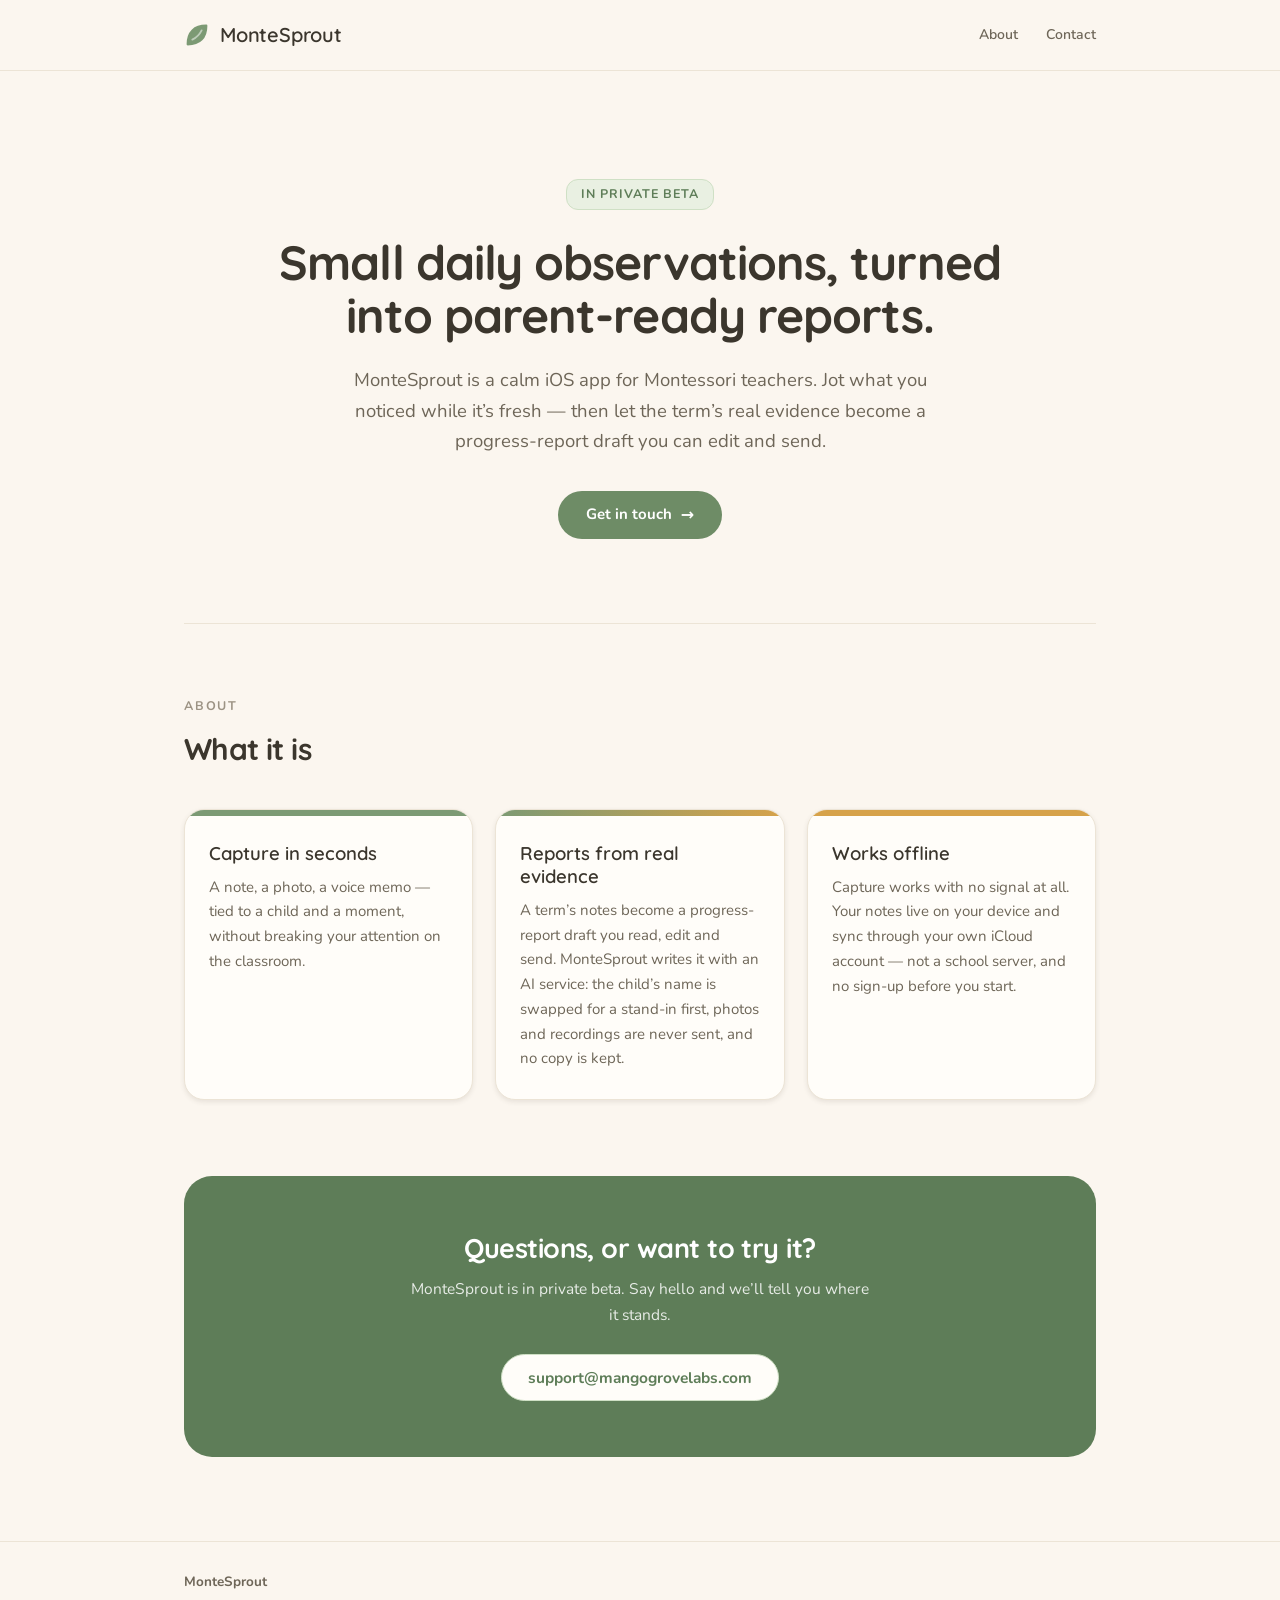
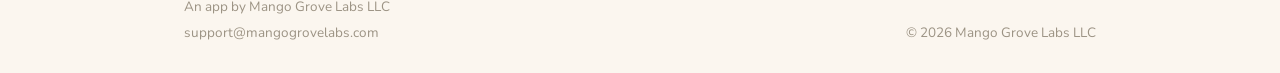
==== index.html @ 49fb77ee "feat(18.2): the site gets its own repo — Sunrise skeleton, ready for Pages MonteSprout's marketing/l" ====
<!DOCTYPE html>
<html lang="en">
<head>
  <meta charset="utf-8">
  <meta name="viewport" content="width=device-width, initial-scale=1">
  <title>MonteSprout — calm classroom notes for Montessori teachers</title>

  <!-- SEO -->
  <meta name="description" content="MonteSprout is an iOS app for Montessori teachers: capture small daily observations, then turn that real evidence into parent-ready progress-report drafts. Works offline.">
  <link rel="canonical" href="https://mango-grove-labs.github.io/montesprout-site/">
  <meta name="theme-color" content="#6E8C66">

  <!-- Open Graph. The card is generated by tools/make_og_image.py — regenerate and
       commit the PNG rather than editing it by hand. -->
  <meta property="og:type" content="website">
  <meta property="og:site_name" content="MonteSprout">
  <meta property="og:title" content="MonteSprout — calm classroom notes for Montessori teachers">
  <meta property="og:description" content="Capture small daily observations, then turn that real evidence into parent-ready progress-report drafts. Works offline.">
  <meta property="og:url" content="https://mango-grove-labs.github.io/montesprout-site/">
  <meta property="og:image" content="https://mango-grove-labs.github.io/montesprout-site/assets/og-image.png">
  <meta property="og:image:width" content="1200">
  <meta property="og:image:height" content="630">
  <meta property="og:image:alt" content="MonteSprout — small daily observations, turned into parent-ready reports.">

  <!-- Twitter card -->
  <meta name="twitter:card" content="summary_large_image">
  <meta name="twitter:title" content="MonteSprout — calm classroom notes for Montessori teachers">
  <meta name="twitter:description" content="Capture small daily observations, then turn that real evidence into parent-ready progress-report drafts. Works offline.">
  <meta name="twitter:image" content="https://mango-grove-labs.github.io/montesprout-site/assets/og-image.png">

  <!-- Fonts: Quicksand (headings) + Nunito (body) — the app's two faces -->
  <link rel="preconnect" href="https://fonts.googleapis.com">
  <link rel="preconnect" href="https://fonts.gstatic.com" crossorigin>
  <link href="https://fonts.googleapis.com/css2?family=Quicksand:wght@500;600;700&family=Nunito:wght@400;600;700;800&display=swap" rel="stylesheet">

  <link rel="icon" type="image/svg+xml" href="assets/favicon.svg">
  <!-- Safari ignores an SVG in this slot, so the touch icon is a real PNG (tools/make_images.py). -->
  <link rel="apple-touch-icon" href="assets/apple-touch-icon.png">

  <link rel="stylesheet" href="assets/styles.css">
</head>
<body>

  <!-- ===== Header ===== -->
  <header class="site-header">
    <div class="container">
      <a class="brand" href="./">
        <svg class="brand__mark" width="26" height="26" viewBox="0 0 14 14" fill="none" xmlns="http://www.w3.org/2000/svg" role="img" aria-label="MonteSprout logo">
          <!-- The app's leaf mark (DesignSystem/Motifs.swift, LeafArt) — keep the two in sync. -->
          <path d="M12 2C5.5 2 2 5.5 2 12c6.5 0 10-3.5 10-10Z" fill="#7C9A74" stroke="#7C9A74" stroke-width="1.2" stroke-linejoin="round"></path>
          <path d="M4.5 9.5C6.5 8.5 8.5 6.5 9.5 4.5" stroke="#FFFFFF" stroke-opacity="0.5" stroke-width="1" stroke-linecap="round"></path>
        </svg>
        <span class="brand__name">MonteSprout</span>
      </a>
      <nav class="nav" aria-label="Primary">
        <a href="#about">About</a>
        <a href="mailto:support@mangogrovelabs.com">Contact</a>
      </nav>
    </div>
  </header>

  <!-- ===== Main ===== -->
  <main class="container">

    <!-- Hero -->
    <section class="hero">
      <span class="badge">In private beta</span>
      <h1 class="hero__title">Small daily observations, turned into parent-ready reports.</h1>
      <p class="hero__sub">MonteSprout is a calm iOS app for Montessori teachers. Jot what you noticed while it&rsquo;s fresh &mdash; then let the term&rsquo;s real evidence become a progress-report draft you can edit and send.</p>
      <a class="pill pill--accent" href="mailto:support@mangogrovelabs.com">Get in touch <span class="pill__arrow" aria-hidden="true">&rarr;</span></a>
    </section>

    <!-- About -->
    <section id="about" class="section">
      <div class="eyebrow">About</div>
      <h2 class="section-title">What it is</h2>
      <div class="cards">

        <article class="card">
          <div class="card__strip card__strip--sage"></div>
          <div class="card__body">
            <h3 class="card__title">Capture in seconds</h3>
            <p class="card__text">A note, a photo, a voice memo &mdash; tied to a child and a moment, without breaking your attention on the classroom.</p>
          </div>
        </article>

        <article class="card">
          <div class="card__strip card__strip--gradient"></div>
          <div class="card__body">
            <h3 class="card__title">Reports from real evidence</h3>
            <p class="card__text">A term&rsquo;s notes become a progress-report draft you read, edit and send. MonteSprout writes it with an AI service: the child&rsquo;s name is swapped for a stand-in first, photos and recordings are never sent, and no copy is kept.</p>
          </div>
        </article>

        <article class="card">
          <div class="card__strip card__strip--honey"></div>
          <div class="card__body">
            <h3 class="card__title">Works offline</h3>
            <p class="card__text">Capture works with no signal at all. Your notes live on your device and sync through your own iCloud account &mdash; not a school server, and no sign-up before you start.</p>
          </div>
        </article>

      </div>
    </section>

    <!-- Contact -->
    <section id="contact" class="contact">
      <div class="contact__panel">
        <h2 class="contact__title">Questions, or want to try it?</h2>
        <p class="contact__text">MonteSprout is in private beta. Say hello and we&rsquo;ll tell you where it stands.</p>
        <a class="pill pill--light" href="mailto:support@mangogrovelabs.com">support@mangogrovelabs.com</a>
      </div>
    </section>

  </main>

  <!-- ===== Footer ===== -->
  <footer class="site-footer">
    <div class="container">
      <div class="footer__info">
        <span class="footer__name">MonteSprout</span>
        <span>An app by Mango Grove Labs LLC</span>
        <a href="mailto:support@mangogrovelabs.com">support@mangogrovelabs.com</a>
      </div>
      <div class="footer__copy">&copy; 2026 Mango Grove Labs LLC</div>
    </div>
  </footer>

</body>
</html>
---- assets/styles.css ----
/* MonteSprout — site styles
   Structure follows the Mango Grove Labs company site (same skeleton, no build step);
   tokens are MonteSprout's **Sunrise** palette + type, transcribed verbatim from the app's
   docs/architecture.md §8. See docs/DECISIONS.md. This file is served as-is. */

:root {
  /* Palette — Sunrise (architecture §8; keep these literal, don't "improve" them) */
  --paper: #FBF6EF;
  --surface: #FFFDF9;
  --ink: #3B362D;
  --ink-soft: #6E6658;
  --ink-faint: #9C9384;
  --hair: #ECE4D6;
  --hair-strong: #DBD1BF;
  --chip: #F4EEE3;
  --sage: #7C9A74;
  --sage-deep: #5E7D58;
  --sage-soft: #E9F0E2;
  --sage-line: #CFE0C5;
  --honey: #D6A24A;
  --honey-soft: #F7EBD3;
  --honey-line: #EAD6AE;
  --accent: #6E8C66;
  --accent-ink: #FFFFFF;
  --accent-band: #F1F4EC;
  --card-shadow: 0 2px 5px rgba(60, 52, 38, 0.10);

  /* Type — Quicksand (headings) + Nunito (body), the app's two faces */
  --font-head: 'Quicksand', system-ui, -apple-system, 'Segoe UI', sans-serif;
  --font-body: 'Nunito', system-ui, -apple-system, 'Segoe UI', sans-serif;

  /* Radii — the app's named scale (architecture §8) */
  --radius-chip: 12px;
  --radius-control: 16px;
  --radius-card: 20px;
  --radius-sheet: 28px;

  /* Layout */
  --container: 1040px;
  --pad-x: clamp(24px, 6vw, 64px);
}

* { box-sizing: border-box; }

html { scroll-behavior: smooth; }

body {
  margin: 0;
  background: var(--paper);
  color: var(--ink);
  font-family: var(--font-body);
  -webkit-font-smoothing: antialiased;
  text-rendering: optimizeLegibility;
}

a { -webkit-tap-highlight-color: transparent; }

.container {
  max-width: var(--container);
  margin: 0 auto;
  padding-left: var(--pad-x);
  padding-right: var(--pad-x);
}

/* ===== Header ===== */
.site-header { border-bottom: 1px solid var(--hair); }

.site-header .container {
  padding-top: 22px;
  padding-bottom: 22px;
  display: flex;
  align-items: center;
  justify-content: space-between;
  gap: 20px;
  flex-wrap: wrap;
}

.brand {
  display: flex;
  align-items: center;
  gap: 10px;
  text-decoration: none;
}

.brand__mark { display: block; flex: none; }

.brand__name {
  font-family: var(--font-head);
  font-weight: 600;
  font-size: 20px;
  line-height: 1;
  color: var(--ink);
  letter-spacing: -0.01em;
}

.nav {
  display: flex;
  gap: 28px;
  font-weight: 600;
  font-size: 14px;
  line-height: 1;
  color: var(--ink-soft);
}

.nav a { color: inherit; text-decoration: none; }
.nav a:hover,
.nav a:focus-visible { color: var(--ink); }

/* ===== Hero ===== */
.hero {
  padding: clamp(64px, 10vw, 108px) 0 clamp(56px, 8vw, 84px);
  text-align: center;
}

.badge {
  display: inline-block;
  font-weight: 700;
  font-size: 12.5px;
  line-height: 1;
  letter-spacing: 0.08em;
  text-transform: uppercase;
  color: var(--sage-deep);
  background: var(--sage-soft);
  border: 1px solid var(--sage-line);
  border-radius: var(--radius-chip);
  padding: 8px 14px;
  margin-bottom: 26px;
}

.hero__title {
  font-family: var(--font-head);
  font-weight: 700;
  font-size: clamp(32px, 5.6vw, 48px);
  line-height: 1.12;
  letter-spacing: -0.02em;
  color: var(--ink);
  max-width: 760px;
  margin: 0 auto 22px;
  text-wrap: balance;
}

.hero__sub {
  font-weight: 400;
  font-size: clamp(17px, 2.2vw, 18.5px);
  line-height: 1.65;
  color: var(--ink-soft);
  max-width: 600px;
  margin: 0 auto 34px;
  text-wrap: pretty;
}

/* ===== CTA pills ===== */
.pill {
  display: inline-flex;
  align-items: center;
  gap: 9px;
  font-weight: 700;
  text-decoration: none;
  border-radius: 100px;
}

.pill--accent {
  background: var(--accent);
  color: var(--accent-ink);
  font-size: 15px;
  line-height: 1;
  padding: 16px 28px;
}

.pill--accent:hover,
.pill--accent:focus-visible { background: var(--sage-deep); }

.pill__arrow { font-size: 16px; }

.pill--light {
  background: var(--surface);
  color: var(--sage-deep);
  border: 1px solid var(--sage-line);
  font-size: 15.5px;
  line-height: 1;
  padding: 15px 26px;
}

.pill--light:hover,
.pill--light:focus-visible { background: var(--accent-band); }

/* ===== Sections ===== */
.section {
  padding: clamp(56px, 8vw, 76px) 0;
  border-top: 1px solid var(--hair);
}

.section-title {
  font-family: var(--font-head);
  font-weight: 700;
  font-size: clamp(24px, 3.4vw, 30px);
  line-height: 1.15;
  letter-spacing: -0.02em;
  color: var(--ink);
  margin: 0 0 clamp(30px, 4.5vw, 42px);
}

.eyebrow {
  font-weight: 700;
  font-size: 12.5px;
  line-height: 1;
  letter-spacing: 0.14em;
  text-transform: uppercase;
  color: var(--ink-faint);
  margin-bottom: 20px;
}

.prose {
  font-weight: 400;
  font-size: 16.5px;
  line-height: 1.7;
  color: var(--ink-soft);
  max-width: 680px;
  text-wrap: pretty;
}

.prose a { color: var(--sage-deep); }

/* ===== Cards ===== */
.cards {
  display: grid;
  grid-template-columns: repeat(auto-fit, minmax(248px, 1fr));
  gap: 22px;
}

.card {
  background: var(--surface);
  border: 1px solid var(--hair);
  border-radius: var(--radius-card);
  box-shadow: var(--card-shadow);
  overflow: hidden;
}

.card__strip { height: 6px; }
.card__strip--sage { background: var(--sage); }
.card__strip--honey { background: var(--honey); }
.card__strip--gradient { background: linear-gradient(90deg, var(--sage), var(--honey)); }

.card__body { padding: 26px 24px 28px; }

.card__title {
  font-family: var(--font-head);
  font-weight: 600;
  font-size: 18.5px;
  line-height: 1.25;
  color: var(--ink);
  margin: 0 0 10px;
}

.card__text {
  font-weight: 400;
  font-size: 15px;
  line-height: 1.65;
  color: var(--ink-soft);
  margin: 0;
}

/* ===== Contact panel ===== */
.contact { padding: 0 0 clamp(56px, 8vw, 84px); }

.contact__panel {
  background: var(--sage-deep);
  border-radius: var(--radius-sheet);
  padding: clamp(40px, 6vw, 56px) clamp(28px, 5vw, 48px);
  text-align: center;
}

.contact__title {
  font-family: var(--font-head);
  font-weight: 700;
  font-size: clamp(22px, 3vw, 27px);
  line-height: 1.2;
  letter-spacing: -0.02em;
  color: #fff;
  margin: 0 0 12px;
}

.contact__text {
  font-weight: 400;
  font-size: 15.5px;
  line-height: 1.65;
  color: rgba(255, 255, 255, 0.85);
  margin: 0 auto 26px;
  max-width: 460px;
}

/* ===== Footer ===== */
.site-footer { border-top: 1px solid var(--hair); }

.site-footer .container {
  padding-top: 30px;
  padding-bottom: 30px;
  display: flex;
  justify-content: space-between;
  align-items: flex-end;
  gap: 22px;
  flex-wrap: wrap;
}

.footer__info {
  display: flex;
  flex-direction: column;
  gap: 5px;
  font-weight: 400;
  font-size: 13.5px;
  line-height: 1.5;
  color: var(--ink-faint);
}

.footer__name {
  color: var(--ink-soft);
  font-weight: 700;
}

.footer__info a { color: inherit; text-decoration: none; }
.footer__info a:hover,
.footer__info a:focus-visible { text-decoration: underline; }

.footer__copy {
  font-weight: 400;
  font-size: 13.5px;
  line-height: 1.5;
  color: var(--ink-faint);
}

/* ===== Accessibility ===== */
a:focus-visible {
  outline: 2px solid var(--sage-deep);
  outline-offset: 3px;
  border-radius: 4px;
}

@media (prefers-reduced-motion: reduce) {
  html { scroll-behavior: auto; }
}
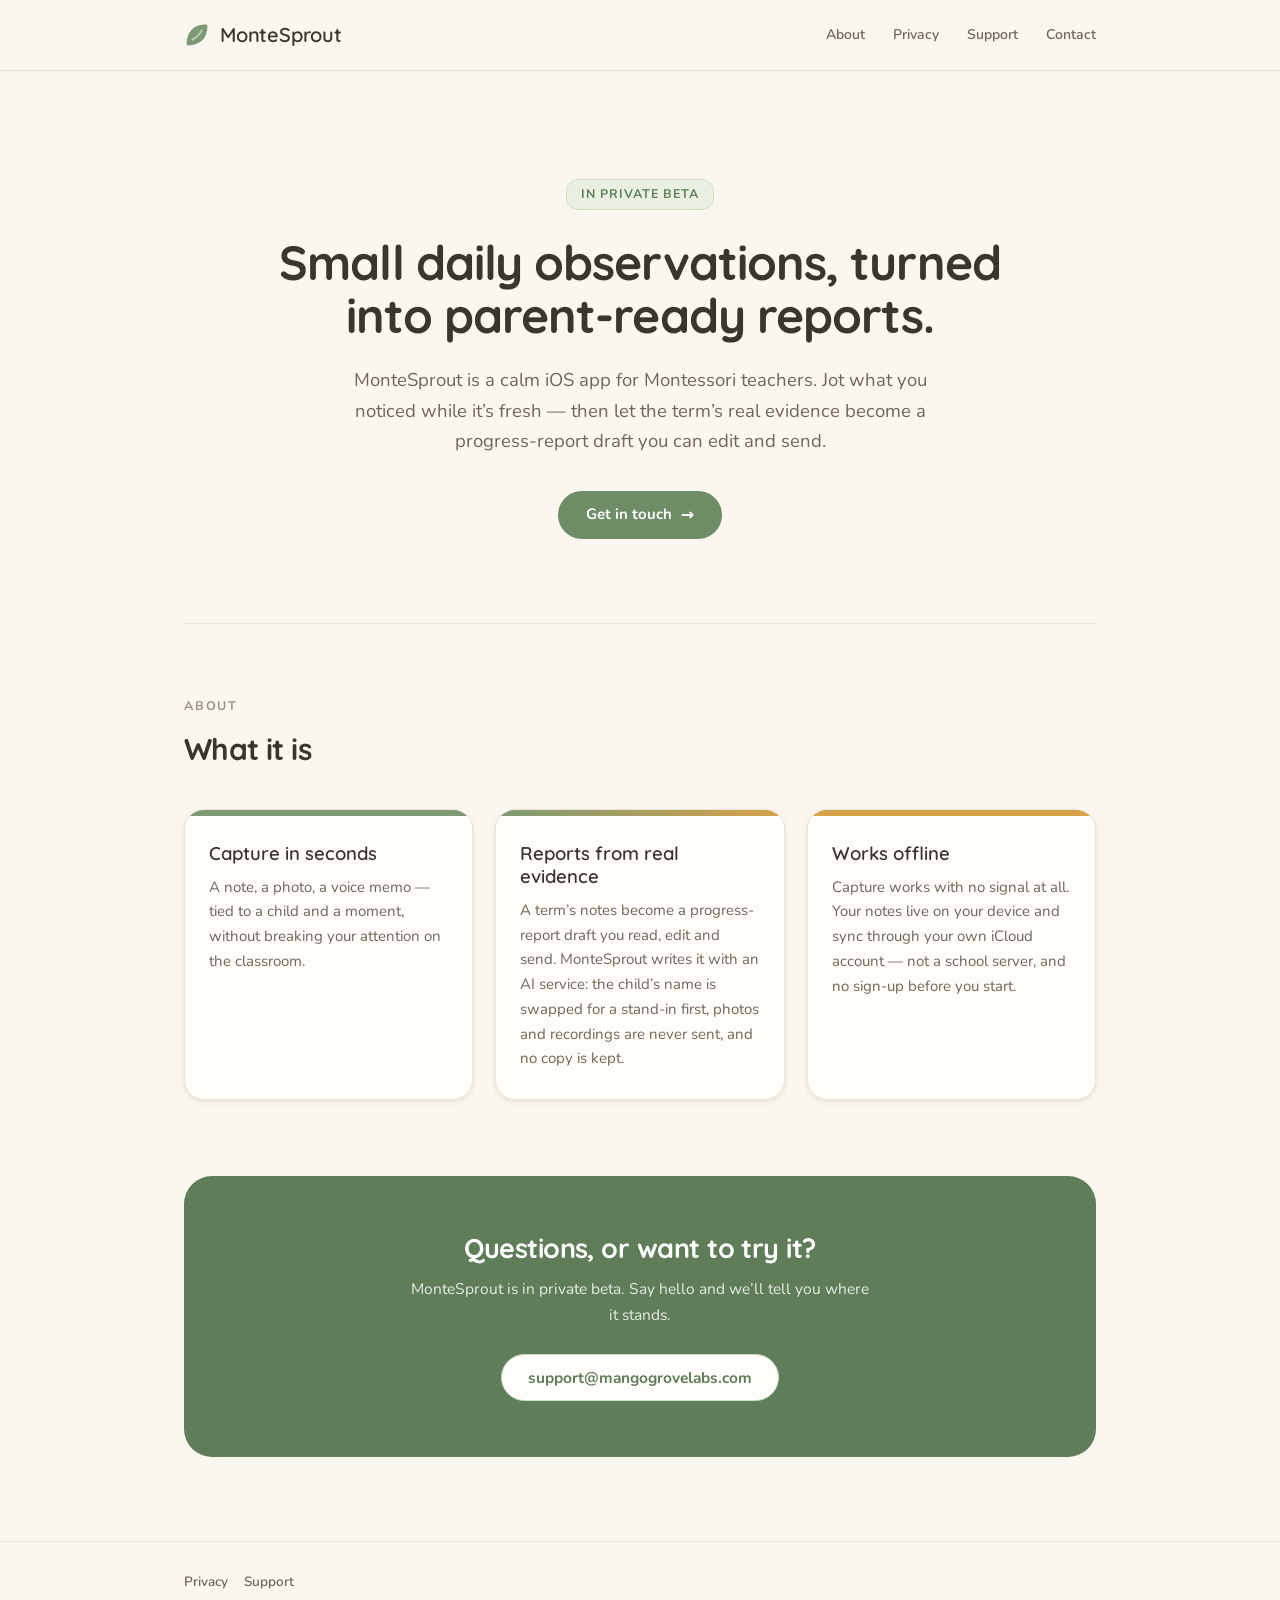
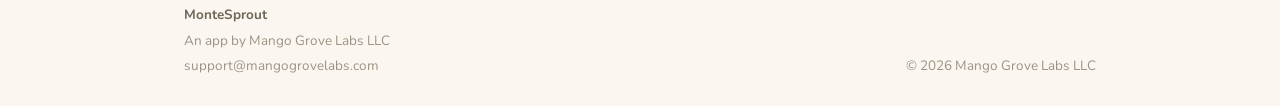
==== commit 811d0119: "feat(18.3): the privacy policy — and three claims the drafts got wrong Adds privacy.html and support" ====
--- a/index.html
+++ b/index.html
@@ -54,6 +54,8 @@
       </a>
       <nav class="nav" aria-label="Primary">
         <a href="#about">About</a>
+        <a href="privacy.html">Privacy</a>
+        <a href="support.html">Support</a>
         <a href="mailto:support@mangogrovelabs.com">Contact</a>
       </nav>
     </div>
@@ -118,6 +120,10 @@
   <footer class="site-footer">
     <div class="container">
       <div class="footer__info">
+        <div class="footer__links">
+          <a href="privacy.html">Privacy</a>
+          <a href="support.html">Support</a>
+        </div>
         <span class="footer__name">MonteSprout</span>
         <span>An app by Mango Grove Labs LLC</span>
         <a href="mailto:support@mangogrovelabs.com">support@mangogrovelabs.com</a>
--- a/assets/styles.css
+++ b/assets/styles.css
@@ -210,6 +210,98 @@
   margin-bottom: 20px;
 }
 
+/* ===== Long-form pages (privacy, support) ===== */
+.page {
+  max-width: 720px;
+  margin: 0 auto;
+  padding: clamp(48px, 7vw, 76px) 0 clamp(56px, 8vw, 84px);
+}
+
+.page__title {
+  font-family: var(--font-head);
+  font-weight: 700;
+  font-size: clamp(30px, 4.6vw, 40px);
+  line-height: 1.15;
+  letter-spacing: -0.02em;
+  color: var(--ink);
+  margin: 0 0 10px;
+  text-wrap: balance;
+}
+
+.page__meta {
+  font-size: 14px;
+  line-height: 1.6;
+  color: var(--ink-faint);
+  margin: 0 0 clamp(30px, 4vw, 40px);
+}
+
+/* The plain-language summary that opens the policy. */
+.summary {
+  background: var(--sage-soft);
+  border: 1px solid var(--sage-line);
+  border-radius: var(--radius-card);
+  padding: clamp(22px, 3.5vw, 30px) clamp(20px, 3vw, 28px);
+  margin: 0 0 clamp(34px, 5vw, 46px);
+}
+
+.summary h2 {
+  font-family: var(--font-head);
+  font-weight: 700;
+  font-size: 19px;
+  line-height: 1.25;
+  color: var(--sage-deep);
+  margin: 0 0 12px;
+}
+
+.summary p {
+  font-size: 16px;
+  line-height: 1.7;
+  color: var(--ink);
+  margin: 0 0 12px;
+}
+
+.summary p:last-child { margin-bottom: 0; }
+
+/* Body of a long-form page: element-styled so the markup stays plain. */
+.legal h2 {
+  font-family: var(--font-head);
+  font-weight: 700;
+  font-size: clamp(20px, 2.8vw, 23px);
+  line-height: 1.25;
+  letter-spacing: -0.01em;
+  color: var(--ink);
+  margin: clamp(34px, 4.5vw, 44px) 0 12px;
+  scroll-margin-top: 24px;
+}
+
+.legal h2:first-child { margin-top: 0; }
+
+.legal p,
+.legal li {
+  font-size: 16.5px;
+  line-height: 1.75;
+  color: var(--ink-soft);
+  text-wrap: pretty;
+}
+
+.legal p { margin: 0 0 14px; }
+
+.legal ul {
+  margin: 0 0 14px;
+  padding-left: 22px;
+}
+
+.legal li { margin-bottom: 8px; }
+
+.legal strong { color: var(--ink); }
+
+.legal a {
+  color: var(--sage-deep);
+  text-underline-offset: 2px;
+}
+
+.legal > p:last-child { margin-bottom: 0; }
+
 .prose {
   font-weight: 400;
   font-size: 16.5px;
@@ -328,6 +420,24 @@
   color: var(--ink-faint);
 }
 
+.footer__links {
+  display: flex;
+  flex-wrap: wrap;
+  gap: 6px 16px;
+  font-weight: 600;
+  font-size: 13.5px;
+  line-height: 1.5;
+  margin-bottom: 8px;
+}
+
+.footer__links a {
+  color: var(--ink-soft);
+  text-decoration: none;
+}
+
+.footer__links a:hover,
+.footer__links a:focus-visible { text-decoration: underline; }
+
 /* ===== Accessibility ===== */
 a:focus-visible {
   outline: 2px solid var(--sage-deep);
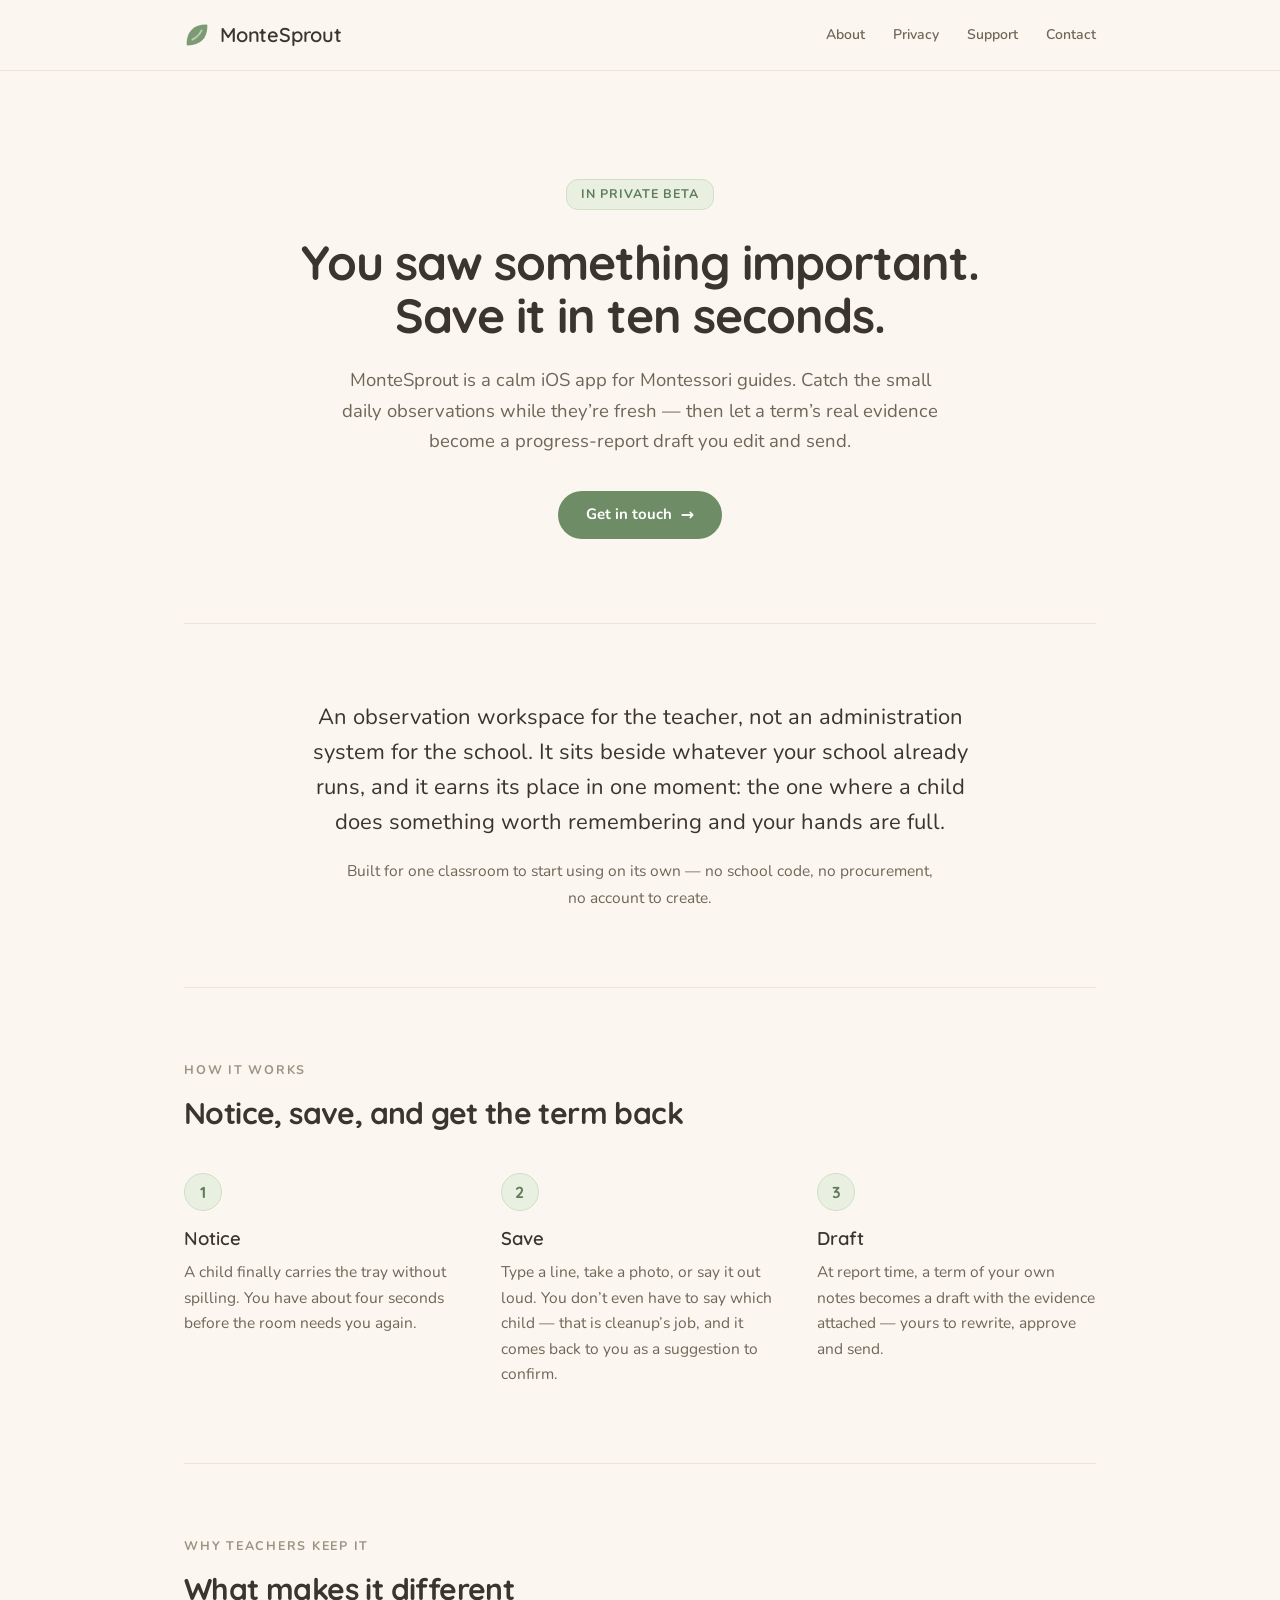
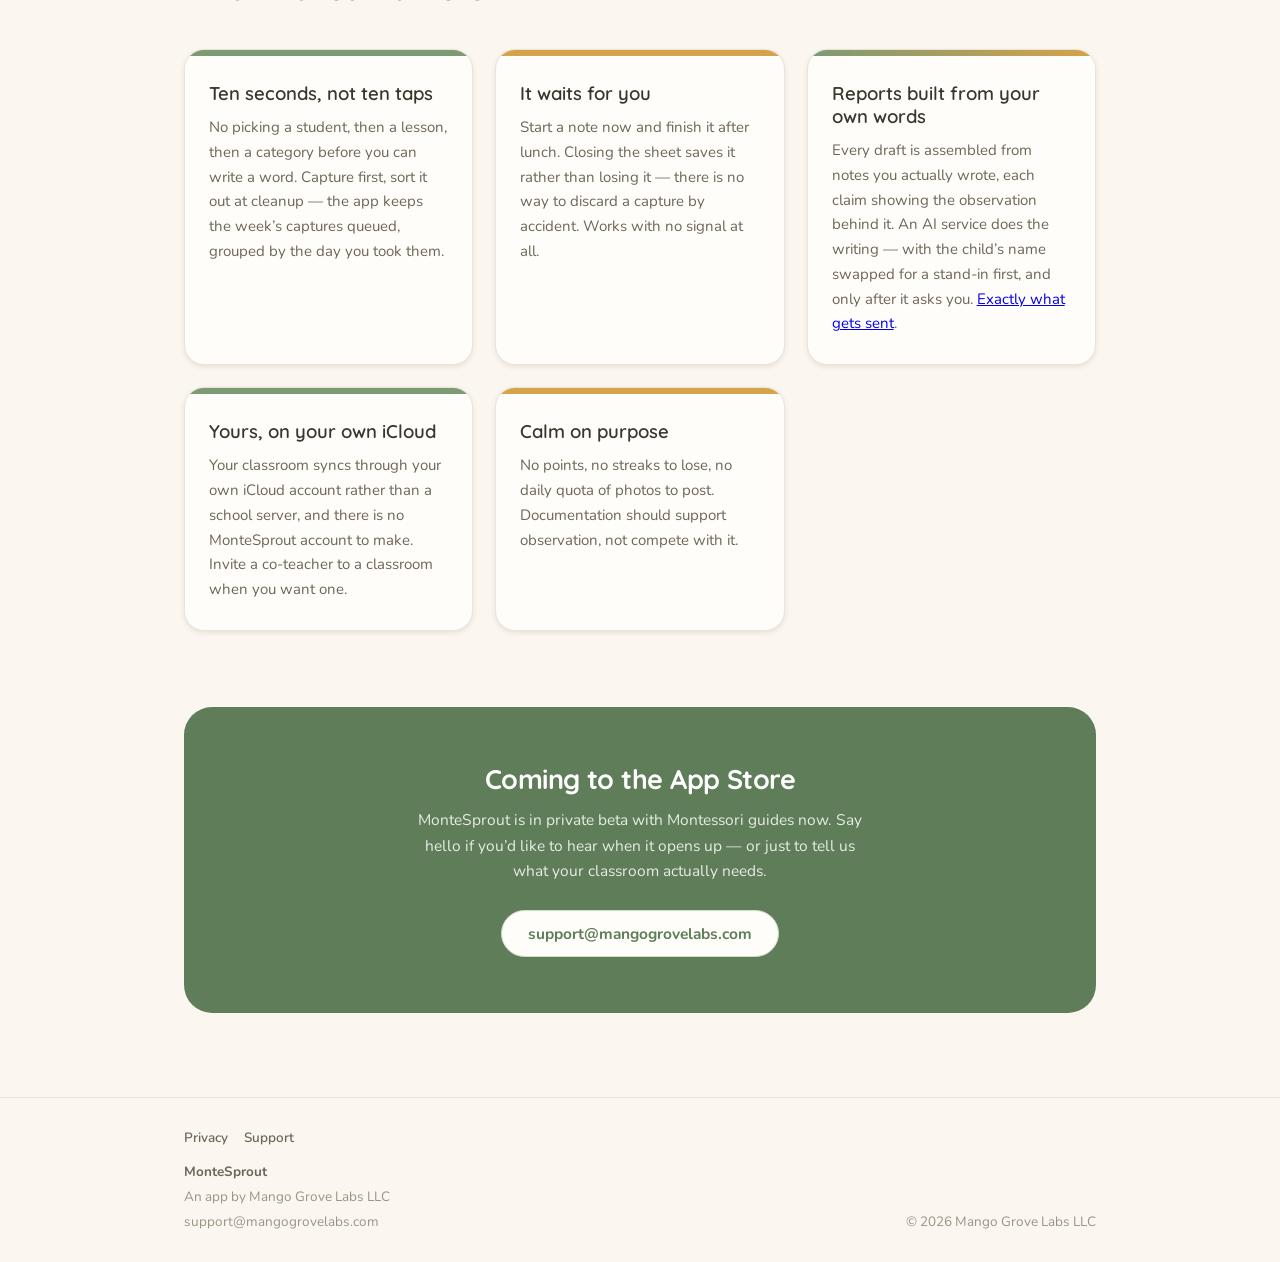
==== commit e0a1ae57: "feat(18.5): the landing page — the ten-second moment, not the feature list Replaces the holding page" ====
--- a/index.html
+++ b/index.html
@@ -67,38 +67,87 @@
     <!-- Hero -->
     <section class="hero">
       <span class="badge">In private beta</span>
-      <h1 class="hero__title">Small daily observations, turned into parent-ready reports.</h1>
-      <p class="hero__sub">MonteSprout is a calm iOS app for Montessori teachers. Jot what you noticed while it&rsquo;s fresh &mdash; then let the term&rsquo;s real evidence become a progress-report draft you can edit and send.</p>
+      <h1 class="hero__title">You saw something important. Save it in ten seconds.</h1>
+      <p class="hero__sub">MonteSprout is a calm iOS app for Montessori guides. Catch the small daily observations while they&rsquo;re fresh &mdash; then let a term&rsquo;s real evidence become a progress-report draft you edit and send.</p>
       <a class="pill pill--accent" href="mailto:support@mangogrovelabs.com">Get in touch <span class="pill__arrow" aria-hidden="true">&rarr;</span></a>
     </section>
 
-    <!-- About -->
-    <section id="about" class="section">
-      <div class="eyebrow">About</div>
-      <h2 class="section-title">What it is</h2>
+    <!-- What it is -->
+    <section id="about" class="lead">
+      <p class="lead__text">An observation workspace for the teacher, not an administration system for the school. It sits beside whatever your school already runs, and it earns its place in one moment: the one where a child does something worth remembering and your hands are full.</p>
+      <p class="lead__note">Built for one classroom to start using on its own &mdash; no school code, no procurement, no account to create.</p>
+    </section>
+
+    <!-- How it works -->
+    <section class="section">
+      <div class="eyebrow">How it works</div>
+      <h2 class="section-title">Notice, save, and get the term back</h2>
+      <div class="steps">
+
+        <div class="step">
+          <div class="step__num" aria-hidden="true"></div>
+          <h3 class="step__title">Notice</h3>
+          <p class="step__text">A child finally carries the tray without spilling. You have about four seconds before the room needs you again.</p>
+        </div>
+
+        <div class="step">
+          <div class="step__num" aria-hidden="true"></div>
+          <h3 class="step__title">Save</h3>
+          <p class="step__text">Type a line, take a photo, or say it out loud. You don&rsquo;t even have to say which child &mdash; that is cleanup&rsquo;s job, and it comes back to you as a suggestion to confirm.</p>
+        </div>
+
+        <div class="step">
+          <div class="step__num" aria-hidden="true"></div>
+          <h3 class="step__title">Draft</h3>
+          <p class="step__text">At report time, a term of your own notes becomes a draft with the evidence attached &mdash; yours to rewrite, approve and send.</p>
+        </div>
+
+      </div>
+    </section>
+
+    <!-- Highlights -->
+    <section class="section">
+      <div class="eyebrow">Why teachers keep it</div>
+      <h2 class="section-title">What makes it different</h2>
       <div class="cards">
 
         <article class="card">
           <div class="card__strip card__strip--sage"></div>
           <div class="card__body">
-            <h3 class="card__title">Capture in seconds</h3>
-            <p class="card__text">A note, a photo, a voice memo &mdash; tied to a child and a moment, without breaking your attention on the classroom.</p>
+            <h3 class="card__title">Ten seconds, not ten taps</h3>
+            <p class="card__text">No picking a student, then a lesson, then a category before you can write a word. Capture first, sort it out at cleanup &mdash; the app keeps the week&rsquo;s captures queued, grouped by the day you took them.</p>
+          </div>
+        </article>
+
+        <article class="card">
+          <div class="card__strip card__strip--honey"></div>
+          <div class="card__body">
+            <h3 class="card__title">It waits for you</h3>
+            <p class="card__text">Start a note now and finish it after lunch. Closing the sheet saves it rather than losing it &mdash; there is no way to discard a capture by accident. Works with no signal at all.</p>
           </div>
         </article>
 
         <article class="card">
           <div class="card__strip card__strip--gradient"></div>
           <div class="card__body">
-            <h3 class="card__title">Reports from real evidence</h3>
-            <p class="card__text">A term&rsquo;s notes become a progress-report draft you read, edit and send. MonteSprout writes it with an AI service: the child&rsquo;s name is swapped for a stand-in first, photos and recordings are never sent, and no copy is kept.</p>
+            <h3 class="card__title">Reports built from your own words</h3>
+            <p class="card__text">Every draft is assembled from notes you actually wrote, each claim showing the observation behind it. An AI service does the writing &mdash; with the child&rsquo;s name swapped for a stand-in first, and only after it asks you. <a href="privacy.html">Exactly what gets sent</a>.</p>
+          </div>
+        </article>
+
+        <article class="card">
+          <div class="card__strip card__strip--sage"></div>
+          <div class="card__body">
+            <h3 class="card__title">Yours, on your own iCloud</h3>
+            <p class="card__text">Your classroom syncs through your own iCloud account rather than a school server, and there is no MonteSprout account to make. Invite a co-teacher to a classroom when you want one.</p>
           </div>
         </article>
 
         <article class="card">
           <div class="card__strip card__strip--honey"></div>
           <div class="card__body">
-            <h3 class="card__title">Works offline</h3>
-            <p class="card__text">Capture works with no signal at all. Your notes live on your device and sync through your own iCloud account &mdash; not a school server, and no sign-up before you start.</p>
+            <h3 class="card__title">Calm on purpose</h3>
+            <p class="card__text">No points, no streaks to lose, no daily quota of photos to post. Documentation should support observation, not compete with it.</p>
           </div>
         </article>
 
@@ -108,8 +157,8 @@
     <!-- Contact -->
     <section id="contact" class="contact">
       <div class="contact__panel">
-        <h2 class="contact__title">Questions, or want to try it?</h2>
-        <p class="contact__text">MonteSprout is in private beta. Say hello and we&rsquo;ll tell you where it stands.</p>
+        <h2 class="contact__title">Coming to the App Store</h2>
+        <p class="contact__text">MonteSprout is in private beta with Montessori guides now. Say hello if you&rsquo;d like to hear when it opens up &mdash; or just to tell us what your classroom actually needs.</p>
         <a class="pill pill--light" href="mailto:support@mangogrovelabs.com">support@mangogrovelabs.com</a>
       </div>
     </section>
--- a/assets/styles.css
+++ b/assets/styles.css
@@ -352,6 +352,77 @@
   margin: 0;
 }
 
+/* ===== Lead paragraph (the "what it is" beat under the hero) ===== */
+.lead {
+  padding: clamp(52px, 7vw, 76px) 0;
+  border-top: 1px solid var(--hair);
+  text-align: center;
+}
+
+.lead__text {
+  font-weight: 400;
+  font-size: clamp(19px, 2.6vw, 22px);
+  line-height: 1.6;
+  color: var(--ink);
+  margin: 0 auto;
+  max-width: 660px;
+  text-wrap: pretty;
+}
+
+.lead__note {
+  font-size: 15.5px;
+  line-height: 1.7;
+  color: var(--ink-soft);
+  margin: 18px auto 0;
+  max-width: 600px;
+  text-wrap: pretty;
+}
+
+/* ===== Numbered steps ===== */
+.steps {
+  display: grid;
+  grid-template-columns: repeat(auto-fit, minmax(240px, 1fr));
+  gap: clamp(24px, 4vw, 38px);
+  counter-reset: step;
+}
+
+.step { counter-increment: step; }
+
+.step__num {
+  display: flex;
+  align-items: center;
+  justify-content: center;
+  width: 38px;
+  height: 38px;
+  border-radius: 100px;
+  background: var(--sage-soft);
+  border: 1px solid var(--sage-line);
+  color: var(--sage-deep);
+  font-family: var(--font-head);
+  font-weight: 700;
+  font-size: 16px;
+  margin-bottom: 16px;
+}
+
+.step__num::before { content: counter(step); }
+
+.step__title {
+  font-family: var(--font-head);
+  font-weight: 600;
+  font-size: 18.5px;
+  line-height: 1.25;
+  color: var(--ink);
+  margin: 0 0 9px;
+}
+
+.step__text {
+  font-weight: 400;
+  font-size: 15.5px;
+  line-height: 1.65;
+  color: var(--ink-soft);
+  margin: 0;
+}
+
 /* ===== Contact panel ===== */
 .contact { padding: 0 0 clamp(56px, 8vw, 84px); }
 
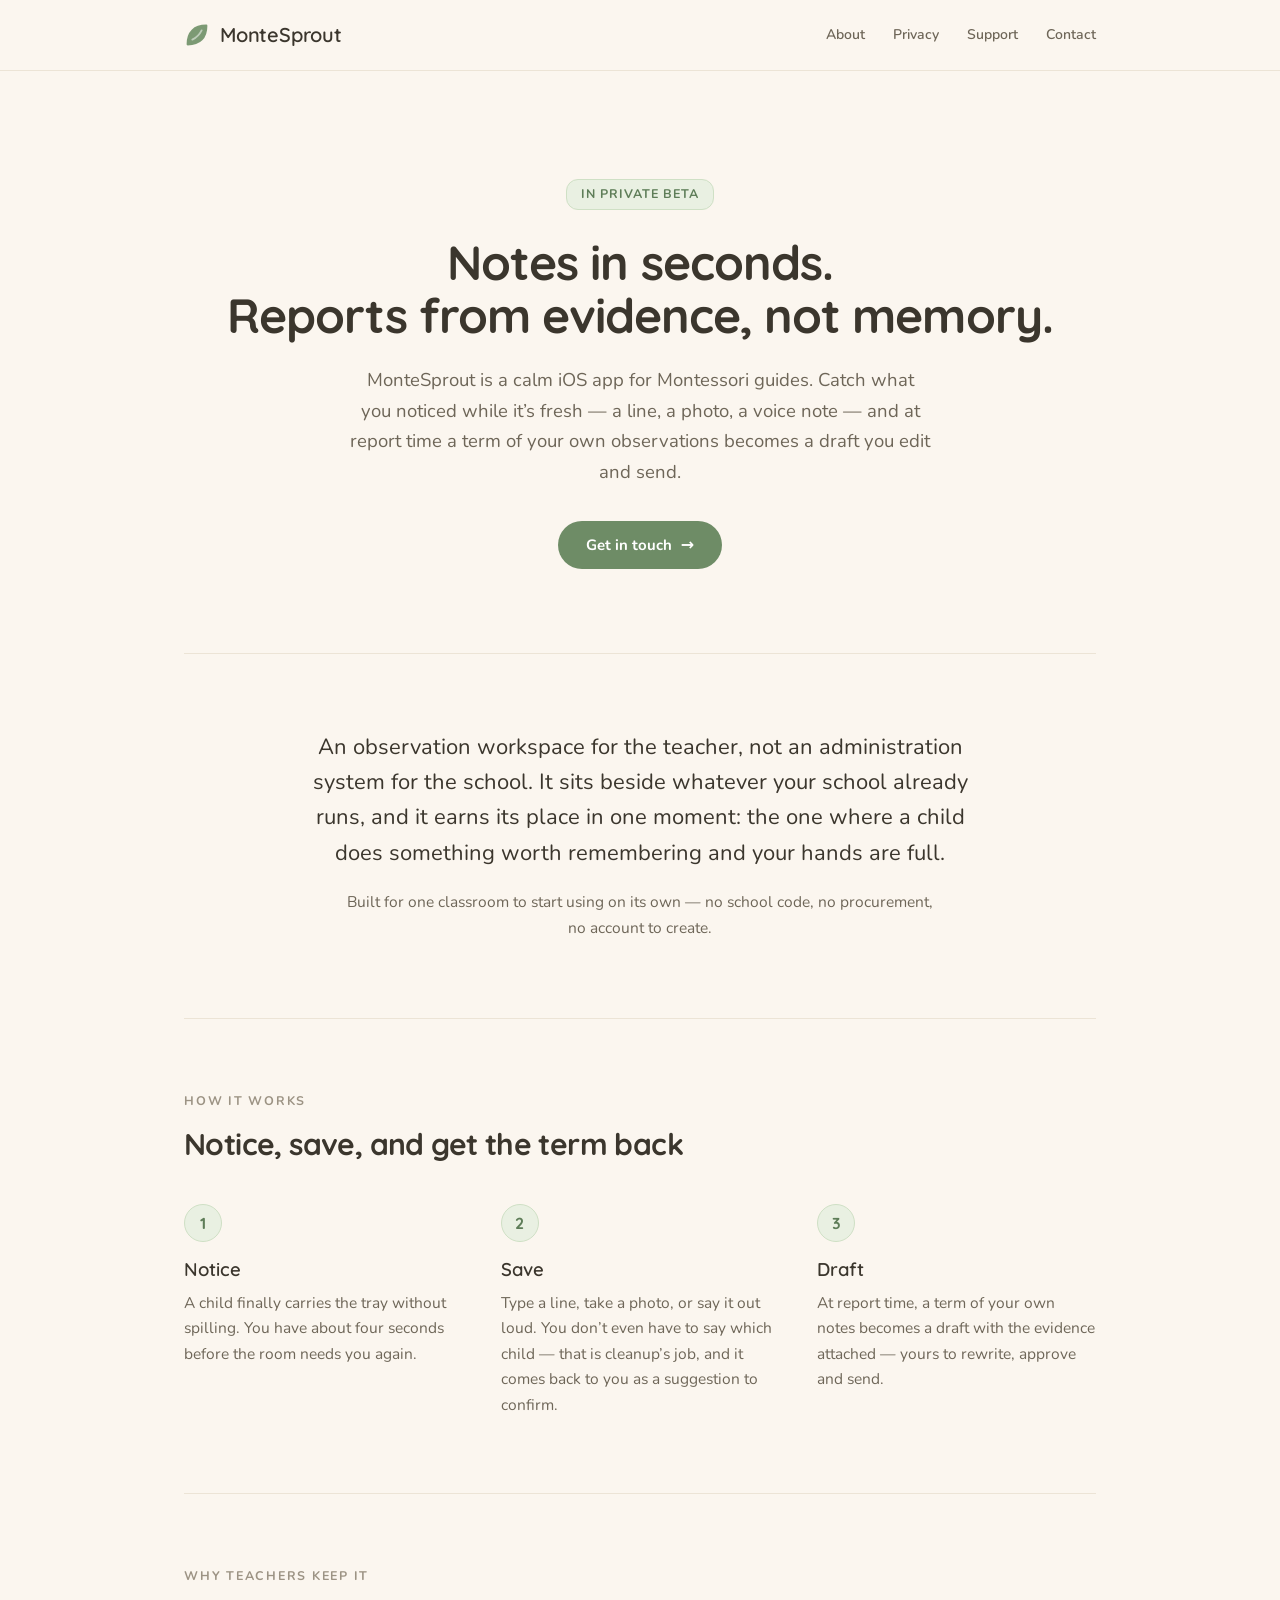
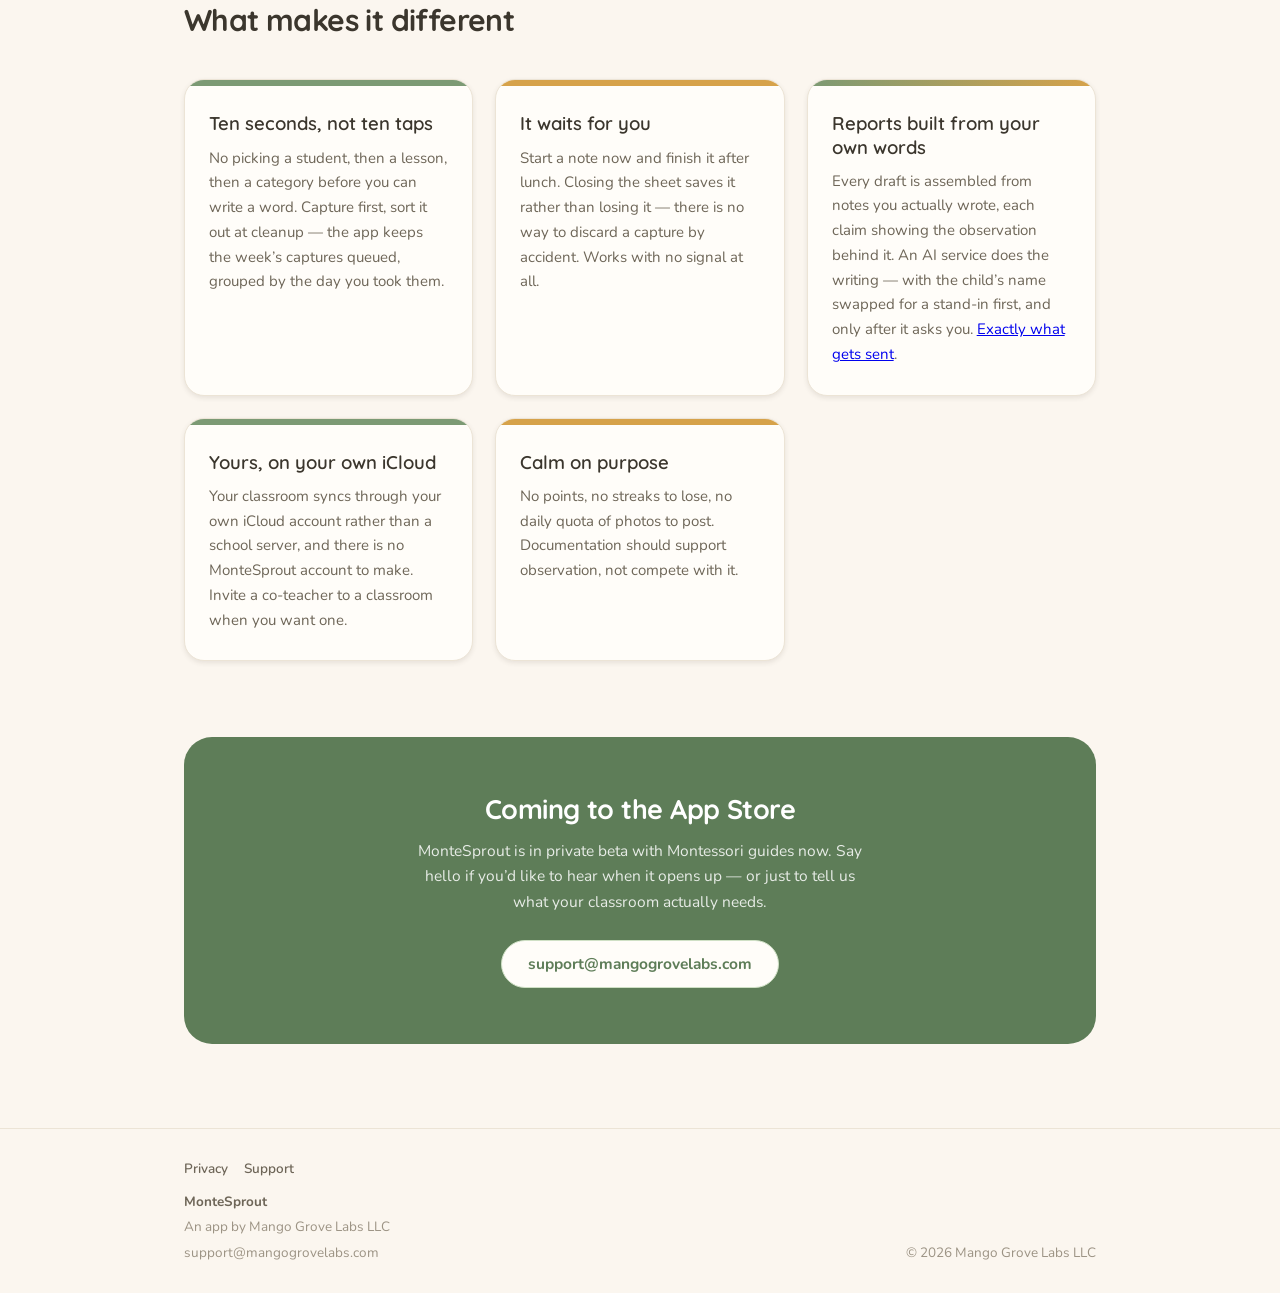
==== commit 60873629: "feat: new hero headline, five candidates kept, and a guard that was vacuous The hero is now **"Notes" ====
--- a/index.html
+++ b/index.html
@@ -7,7 +7,7 @@
 
   <!-- SEO -->
   <meta name="description" content="MonteSprout is an iOS app for Montessori teachers: capture small daily observations, then turn that real evidence into parent-ready progress-report drafts. Works offline.">
-  <link rel="canonical" href="https://mango-grove-labs.github.io/montesprout-site/">
+  <link rel="canonical" href="https://montesprout.app/">
   <meta name="theme-color" content="#6E8C66">
 
   <!-- Open Graph. The card is generated by tools/make_og_image.py — regenerate and
@@ -16,8 +16,8 @@
   <meta property="og:site_name" content="MonteSprout">
   <meta property="og:title" content="MonteSprout — calm classroom notes for Montessori teachers">
   <meta property="og:description" content="Capture small daily observations, then turn that real evidence into parent-ready progress-report drafts. Works offline.">
-  <meta property="og:url" content="https://mango-grove-labs.github.io/montesprout-site/">
-  <meta property="og:image" content="https://mango-grove-labs.github.io/montesprout-site/assets/og-image.png">
+  <meta property="og:url" content="https://montesprout.app/">
+  <meta property="og:image" content="https://montesprout.app/assets/og-image.png">
   <meta property="og:image:width" content="1200">
   <meta property="og:image:height" content="630">
   <meta property="og:image:alt" content="MonteSprout — small daily observations, turned into parent-ready reports.">
@@ -26,7 +26,7 @@
   <meta name="twitter:card" content="summary_large_image">
   <meta name="twitter:title" content="MonteSprout — calm classroom notes for Montessori teachers">
   <meta name="twitter:description" content="Capture small daily observations, then turn that real evidence into parent-ready progress-report drafts. Works offline.">
-  <meta name="twitter:image" content="https://mango-grove-labs.github.io/montesprout-site/assets/og-image.png">
+  <meta name="twitter:image" content="https://montesprout.app/assets/og-image.png">
 
   <!-- Fonts: Quicksand (headings) + Nunito (body) — the app's two faces -->
   <link rel="preconnect" href="https://fonts.googleapis.com">
@@ -67,8 +67,8 @@
     <!-- Hero -->
     <section class="hero">
       <span class="badge">In private beta</span>
-      <h1 class="hero__title">You saw something important. Save it in ten seconds.</h1>
-      <p class="hero__sub">MonteSprout is a calm iOS app for Montessori guides. Catch the small daily observations while they&rsquo;re fresh &mdash; then let a term&rsquo;s real evidence become a progress-report draft you edit and send.</p>
+      <h1 class="hero__title">Notes in seconds. <br class="hero__break">Reports from evidence, not memory.</h1>
+      <p class="hero__sub">MonteSprout is a calm iOS app for Montessori guides. Catch what you noticed while it&rsquo;s fresh &mdash; a line, a photo, a voice note &mdash; and at report time a term of your own observations becomes a draft you edit and send.</p>
       <a class="pill pill--accent" href="mailto:support@mangogrovelabs.com">Get in touch <span class="pill__arrow" aria-hidden="true">&rarr;</span></a>
     </section>
 
--- a/assets/styles.css
+++ b/assets/styles.css
@@ -134,9 +134,19 @@
   line-height: 1.12;
   letter-spacing: -0.02em;
   color: var(--ink);
-  max-width: 760px;
+  /* Wide enough that the second beat ("Reports from evidence, not memory.") holds one
+     line at the largest step — at 760px it stranded "memory." on a line of its own. */
+  max-width: 900px;
   margin: 0 auto 22px;
   text-wrap: balance;
+}
+
+/* The headline is two beats; break it at the full stop where there's room, and let it
+   flow naturally when there isn't (a hard break on a narrow screen strands a word). */
+.hero__break { display: none; }
+
+@media (min-width: 40rem) {
+  .hero__break { display: inline; }
 }
 
 .hero__sub {
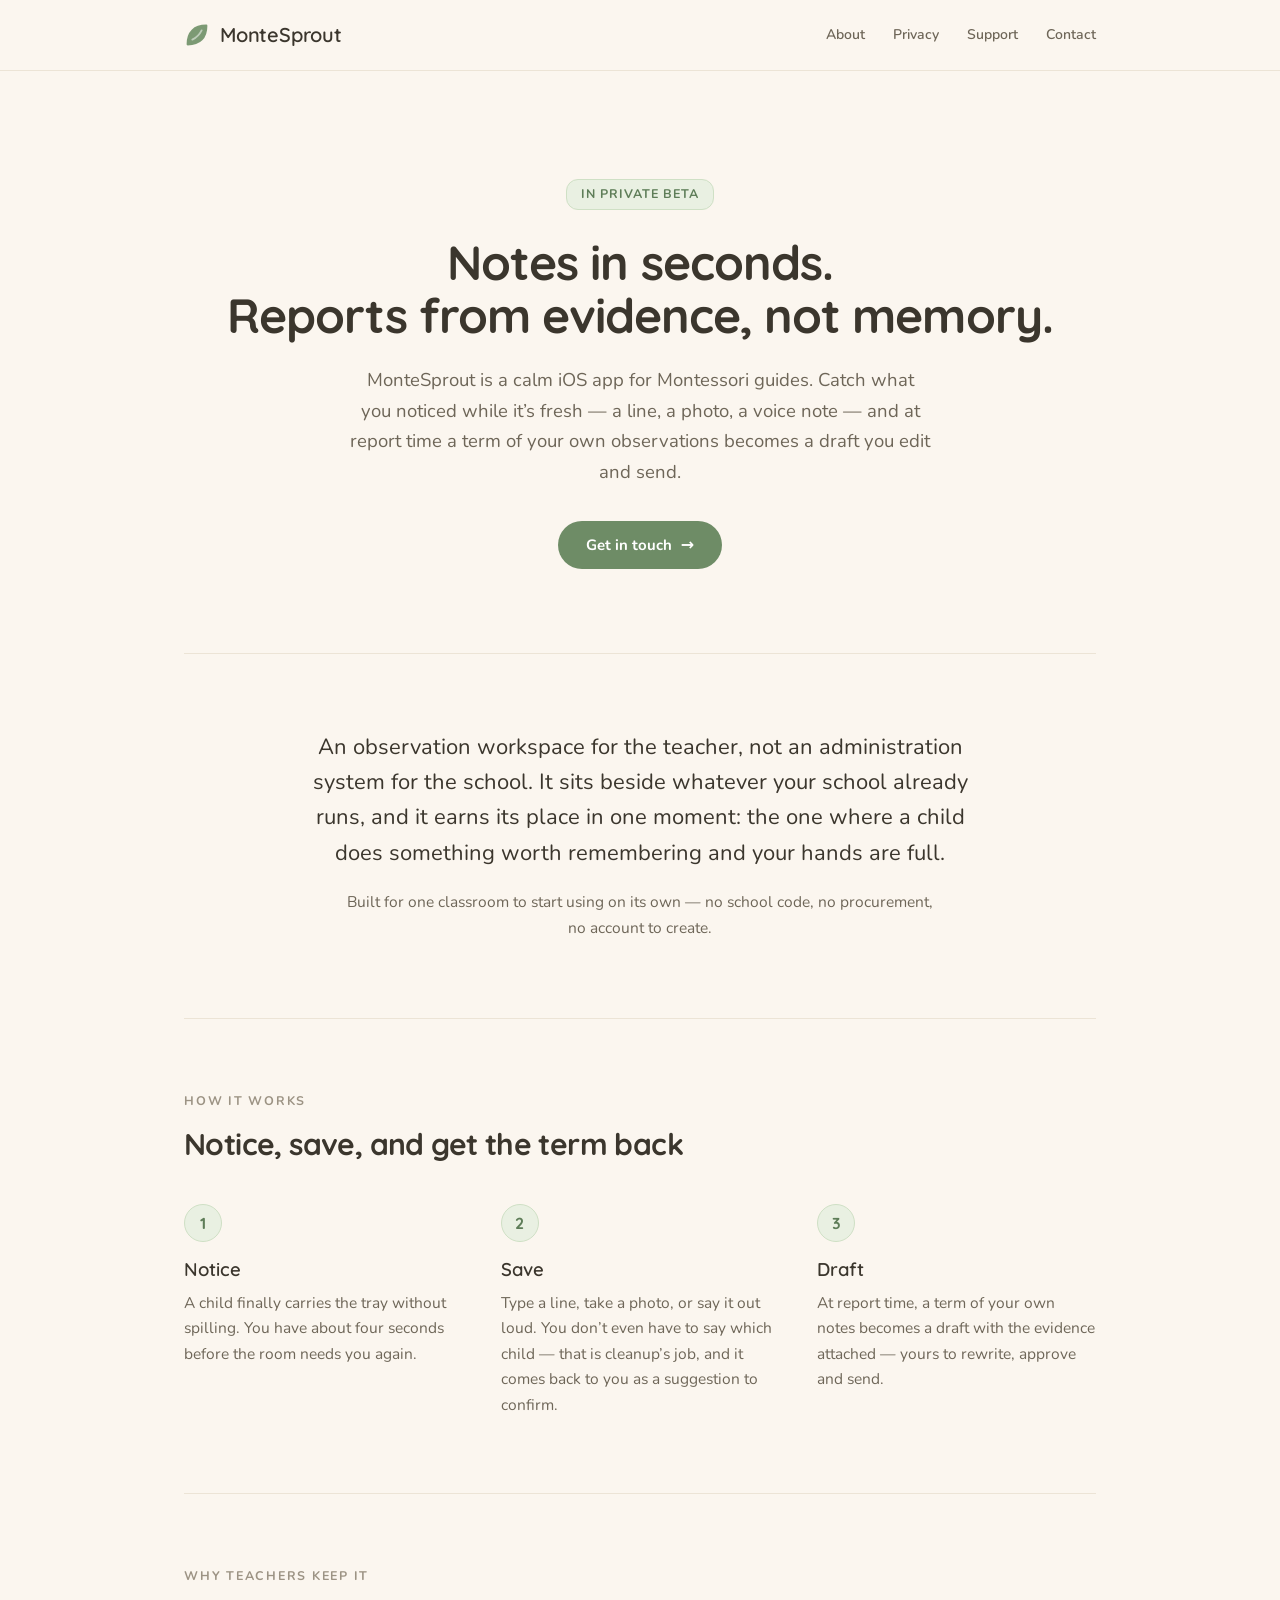
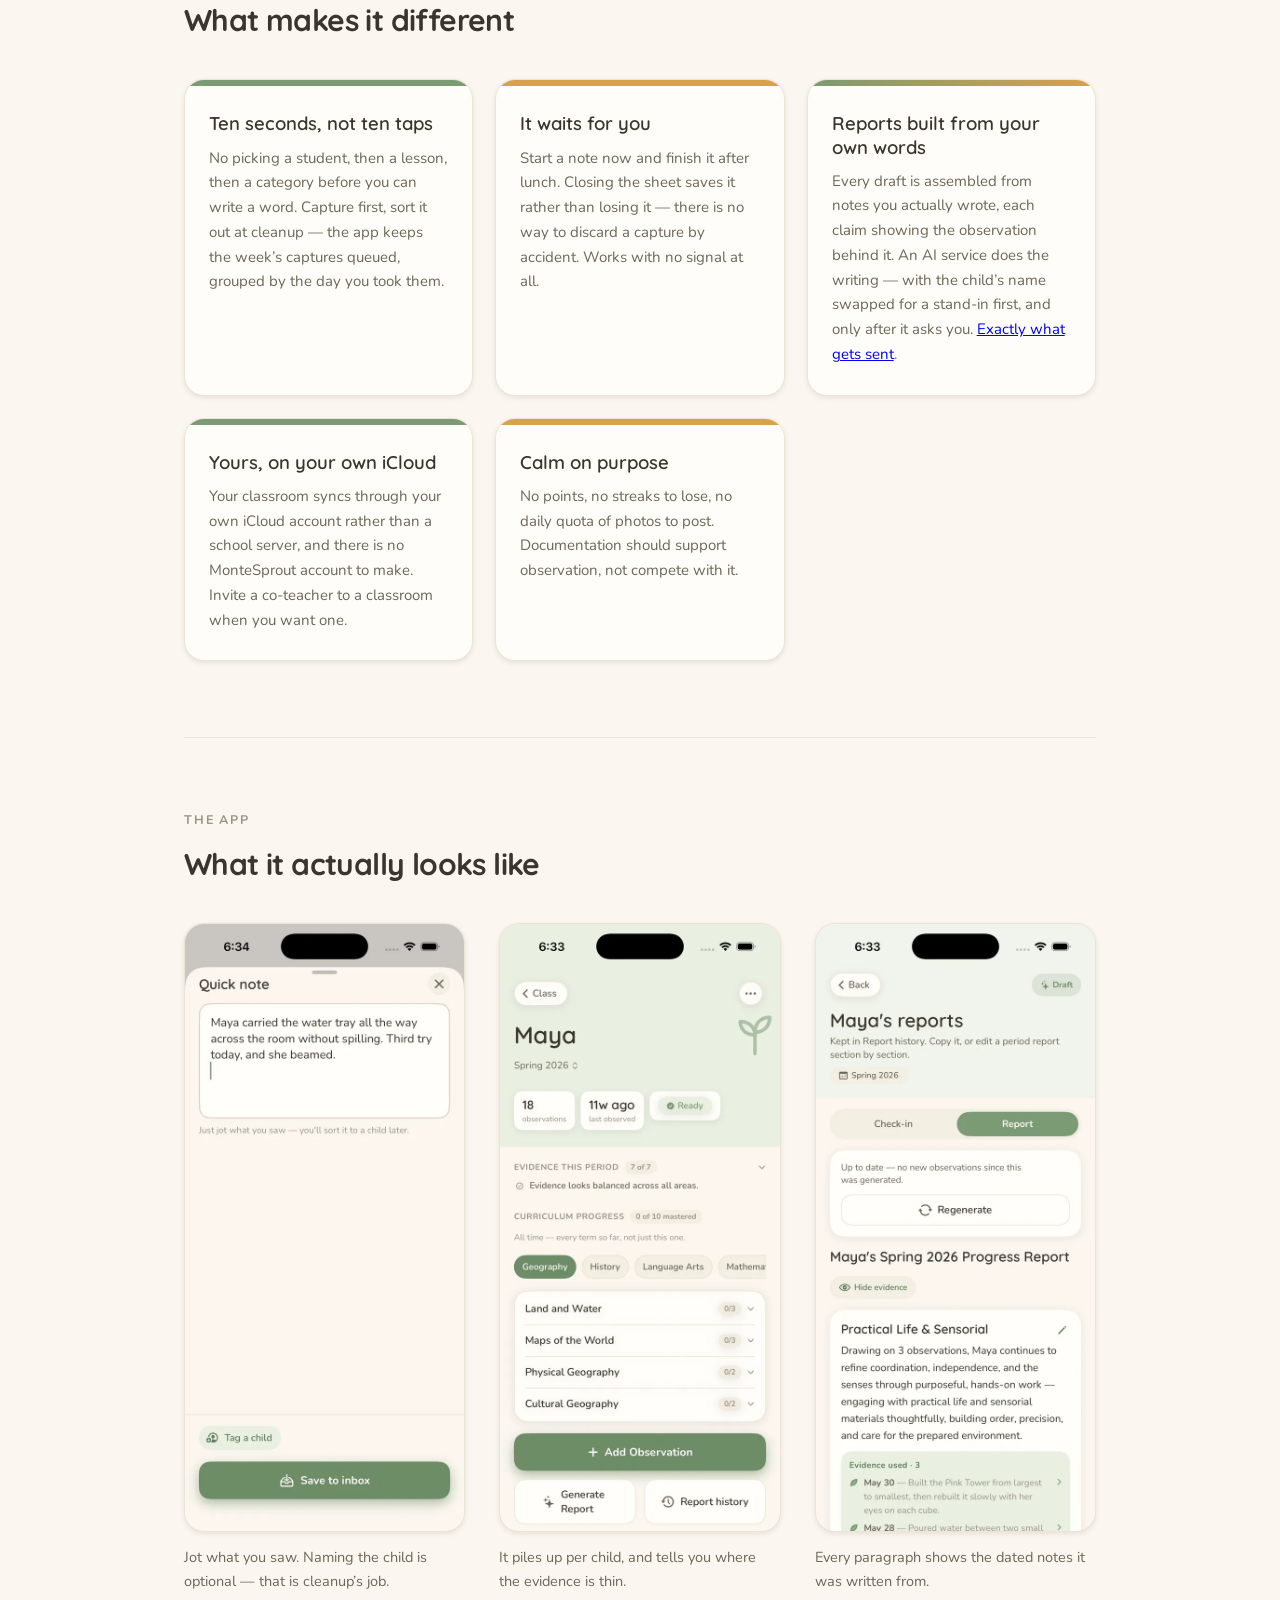
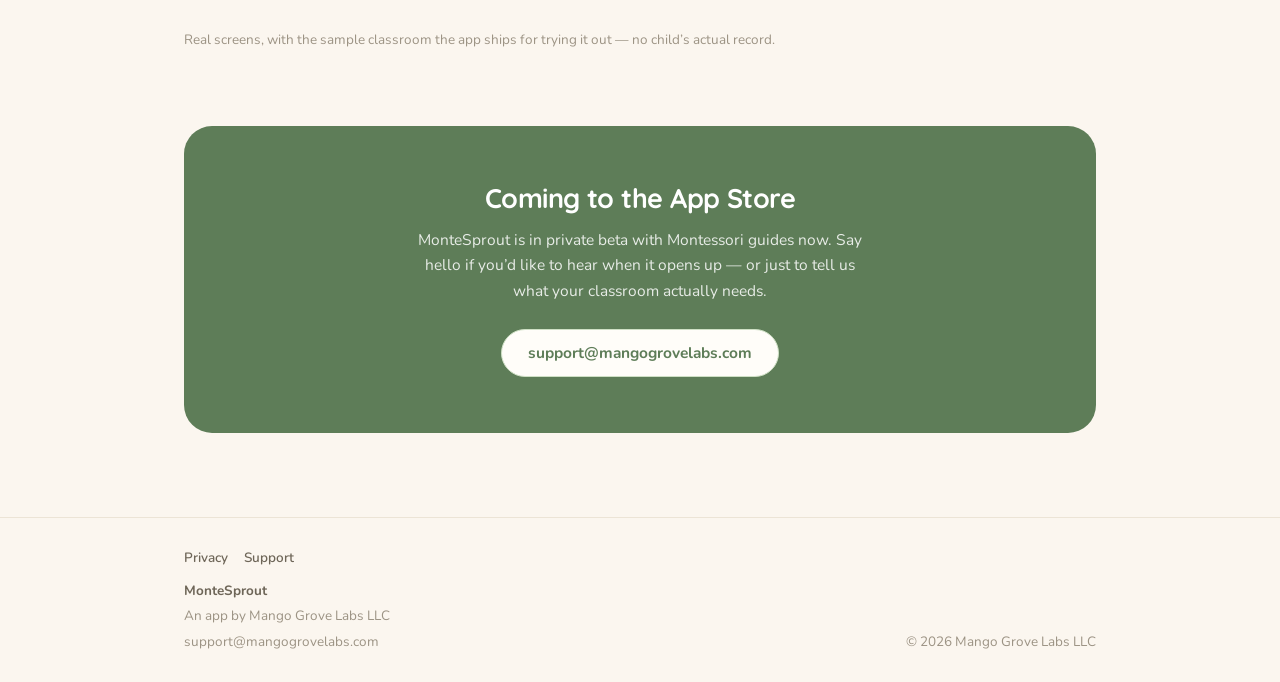
==== commit 5032a5db: "feat(18.7): real screenshots — capture, evidence, report Three real screens now sit between the high" ====
--- a/index.html
+++ b/index.html
@@ -154,6 +154,34 @@
       </div>
     </section>
 
+    <!-- Screens -->
+    <section class="section">
+      <div class="eyebrow">The app</div>
+      <h2 class="section-title">What it actually looks like</h2>
+      <div class="shots__grid">
+
+        <figure class="shot">
+          <img class="shot__img" src="assets/screens/capture.webp" width="600" height="1304" loading="lazy" decoding="async"
+               alt="MonteSprout's quick-note sheet with a typed observation — &ldquo;Maya carried the water tray all the way across the room without spilling&rdquo; — above an optional &ldquo;Tag a child&rdquo; chip and a &ldquo;Save to inbox&rdquo; button.">
+          <figcaption class="shot__caption">Jot what you saw. Naming the child is optional &mdash; that is cleanup&rsquo;s job.</figcaption>
+        </figure>
+
+        <figure class="shot">
+          <img class="shot__img" src="assets/screens/evidence.webp" width="600" height="1304" loading="lazy" decoding="async"
+               alt="A child&rsquo;s page in MonteSprout showing 18 observations, a note that evidence looks balanced across all areas, and curriculum progress grouped by area.">
+          <figcaption class="shot__caption">It piles up per child, and tells you where the evidence is thin.</figcaption>
+        </figure>
+
+        <figure class="shot">
+          <img class="shot__img" src="assets/screens/report.webp" width="600" height="1304" loading="lazy" decoding="async"
+               alt="A generated progress report in MonteSprout. Under the written paragraph, an &ldquo;Evidence used&rdquo; panel lists the dated observations the paragraph draws on.">
+          <figcaption class="shot__caption">Every paragraph shows the dated notes it was written from.</figcaption>
+        </figure>
+
+      </div>
+      <p class="shots__note">Real screens, with the sample classroom the app ships for trying it out &mdash; no child&rsquo;s actual record.</p>
+    </section>
+
     <!-- Contact -->
     <section id="contact" class="contact">
       <div class="contact__panel">
--- a/assets/styles.css
+++ b/assets/styles.css
@@ -433,6 +433,42 @@
   margin: 0;
 }
 
+/* ===== Screenshot strip ===== */
+.shots__grid {
+  display: grid;
+  grid-template-columns: repeat(auto-fit, minmax(220px, 1fr));
+  gap: clamp(22px, 3.5vw, 34px);
+  align-items: start;
+}
+
+.shot { margin: 0; }
+
+.shot__img {
+  display: block;
+  width: 100%;
+  height: auto;
+  border: 1px solid var(--hair);
+  border-radius: var(--radius-card);
+  box-shadow: var(--card-shadow);
+  background: var(--surface);
+}
+
+.shot__caption {
+  font-size: 14.5px;
+  line-height: 1.6;
+  color: var(--ink-soft);
+  margin-top: 14px;
+  text-wrap: pretty;
+}
+
+.shots__note {
+  font-size: 13.5px;
+  line-height: 1.6;
+  color: var(--ink-faint);
+  margin: clamp(26px, 4vw, 36px) 0 0;
+  text-wrap: pretty;
+}
+
 /* ===== Contact panel ===== */
 .contact { padding: 0 0 clamp(56px, 8vw, 84px); }
 
